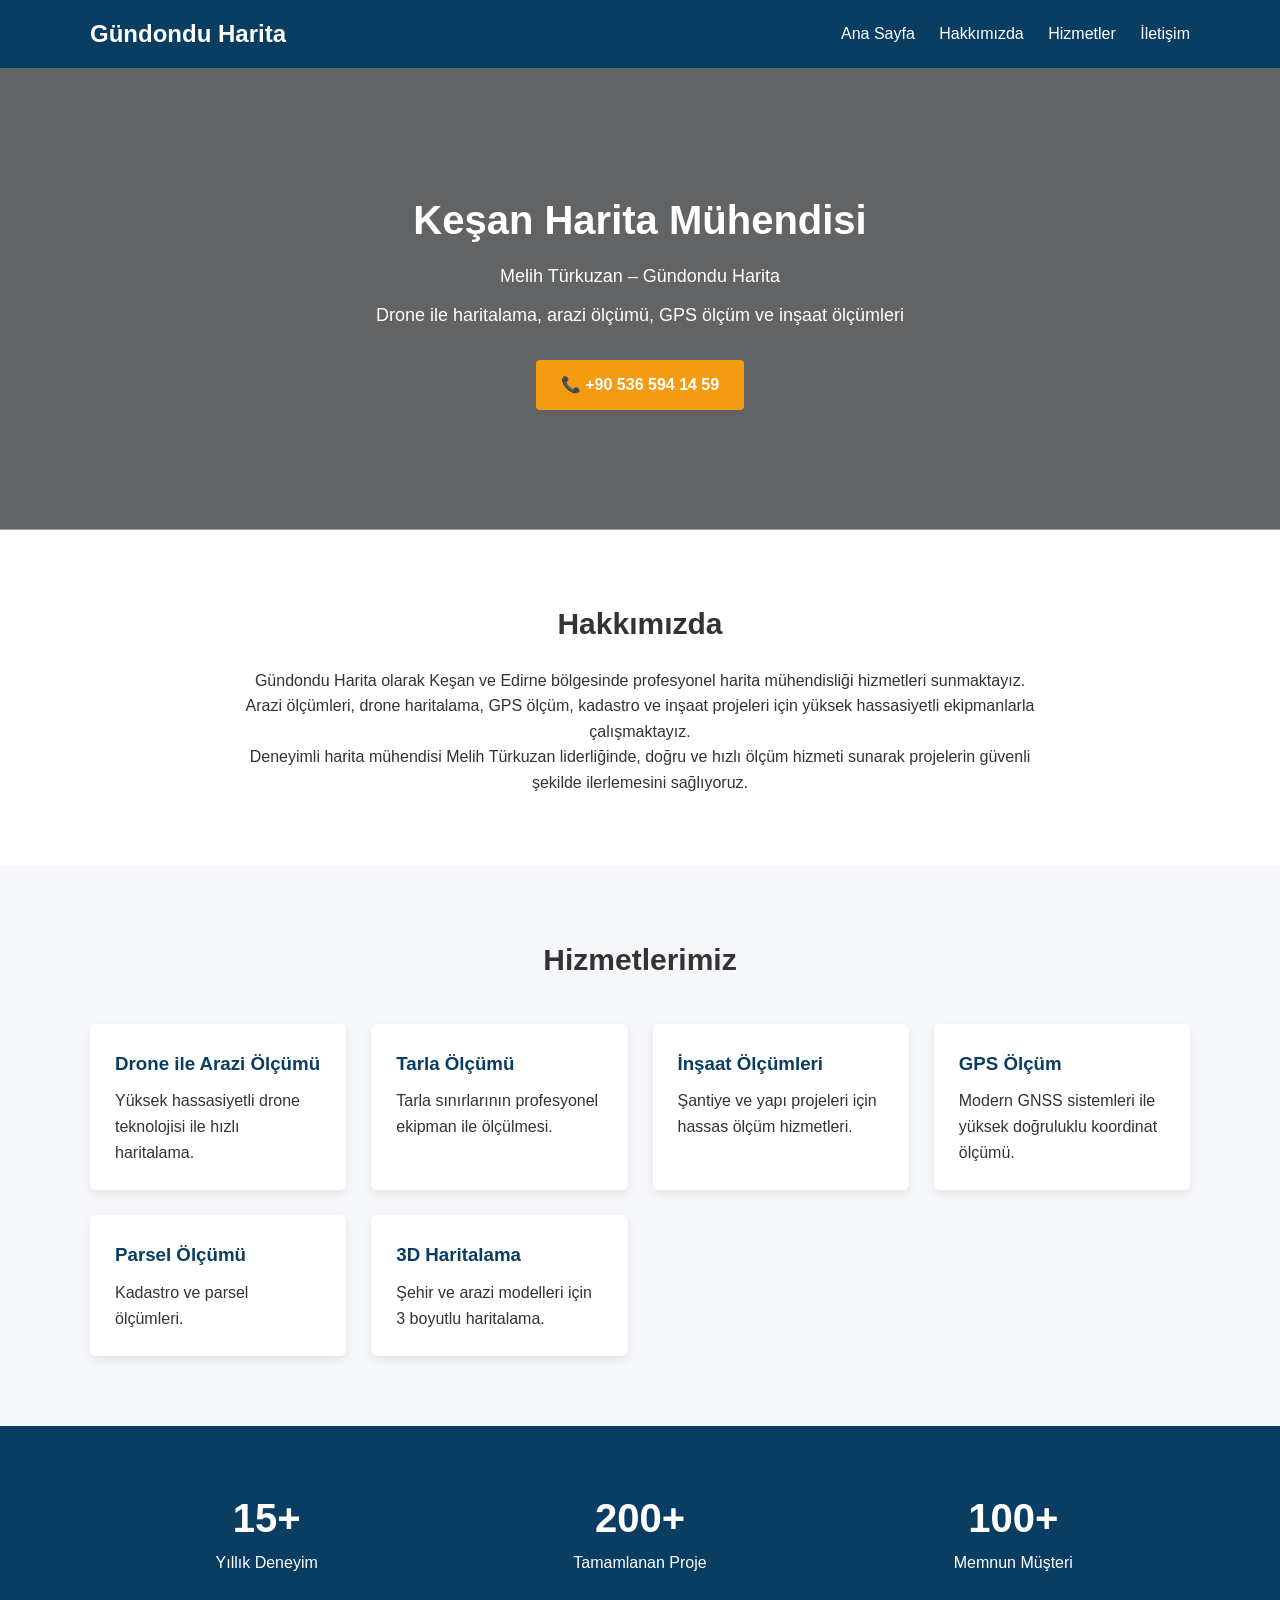
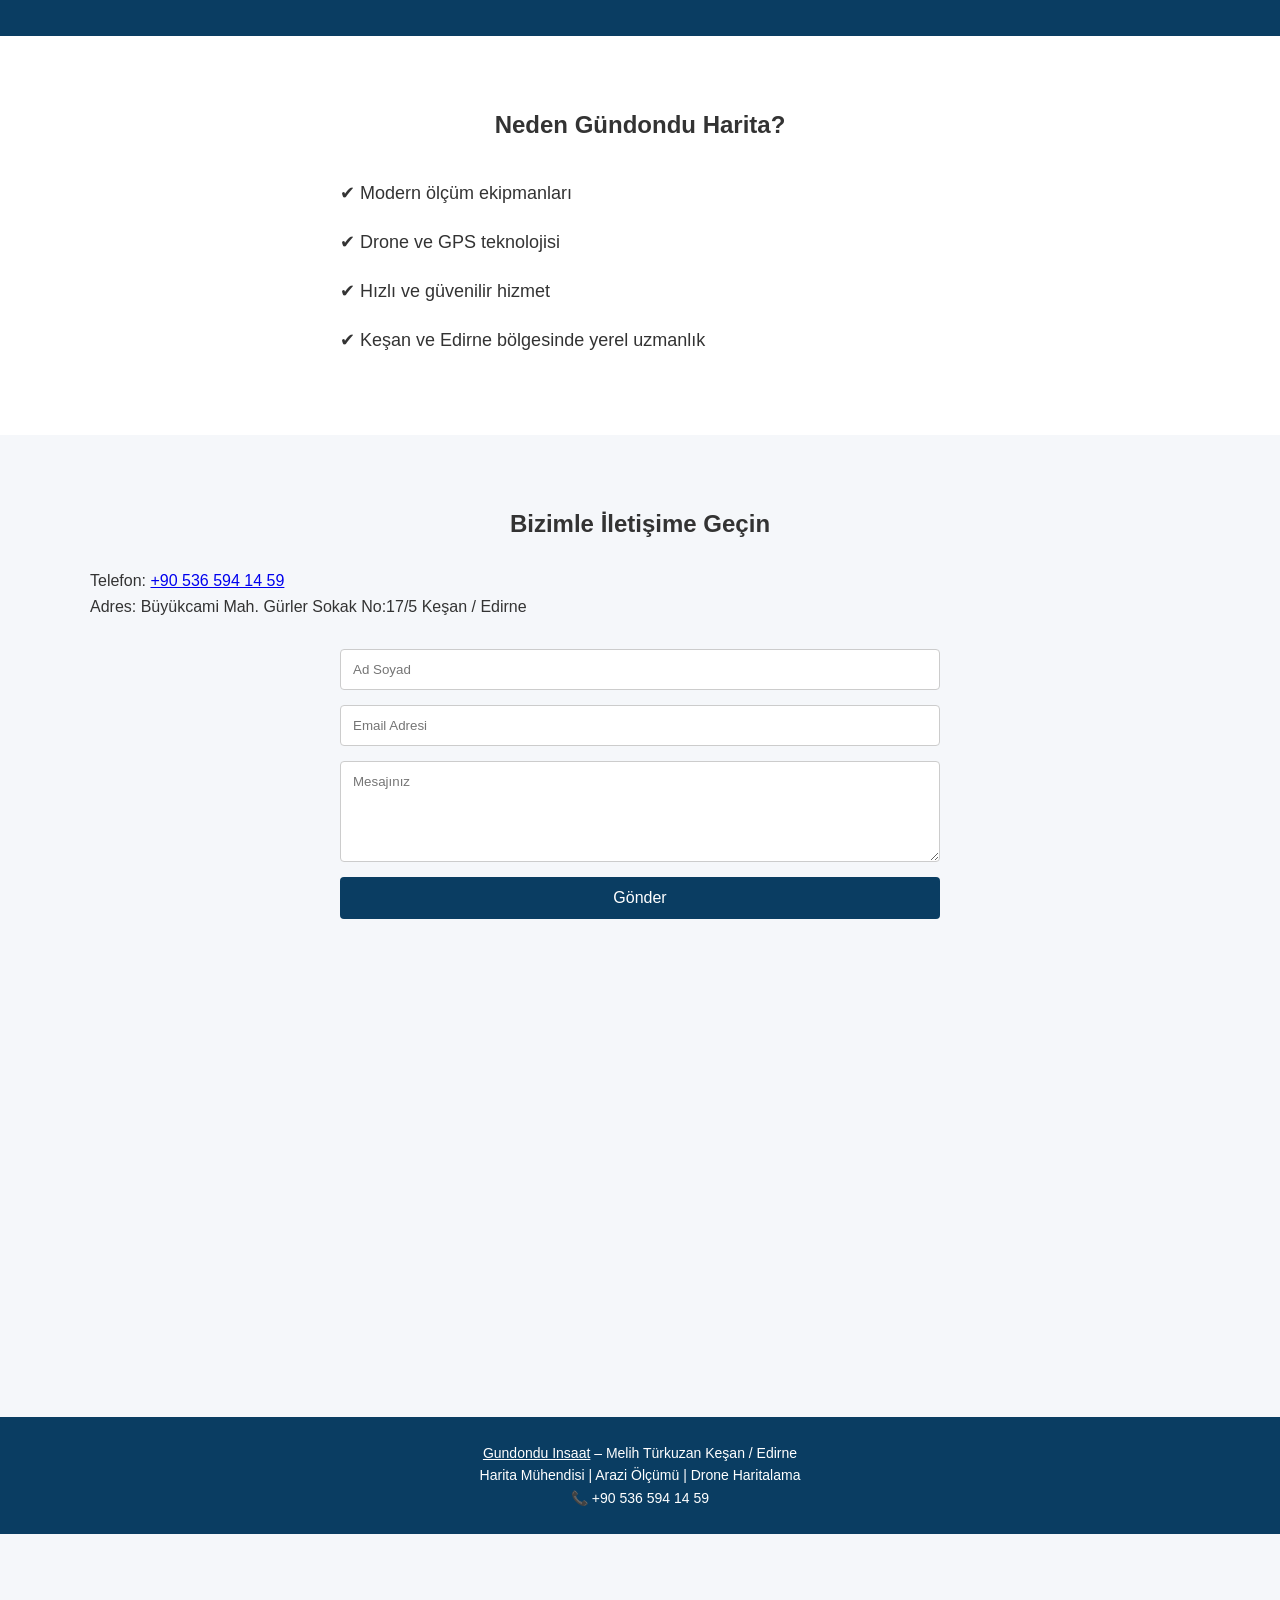
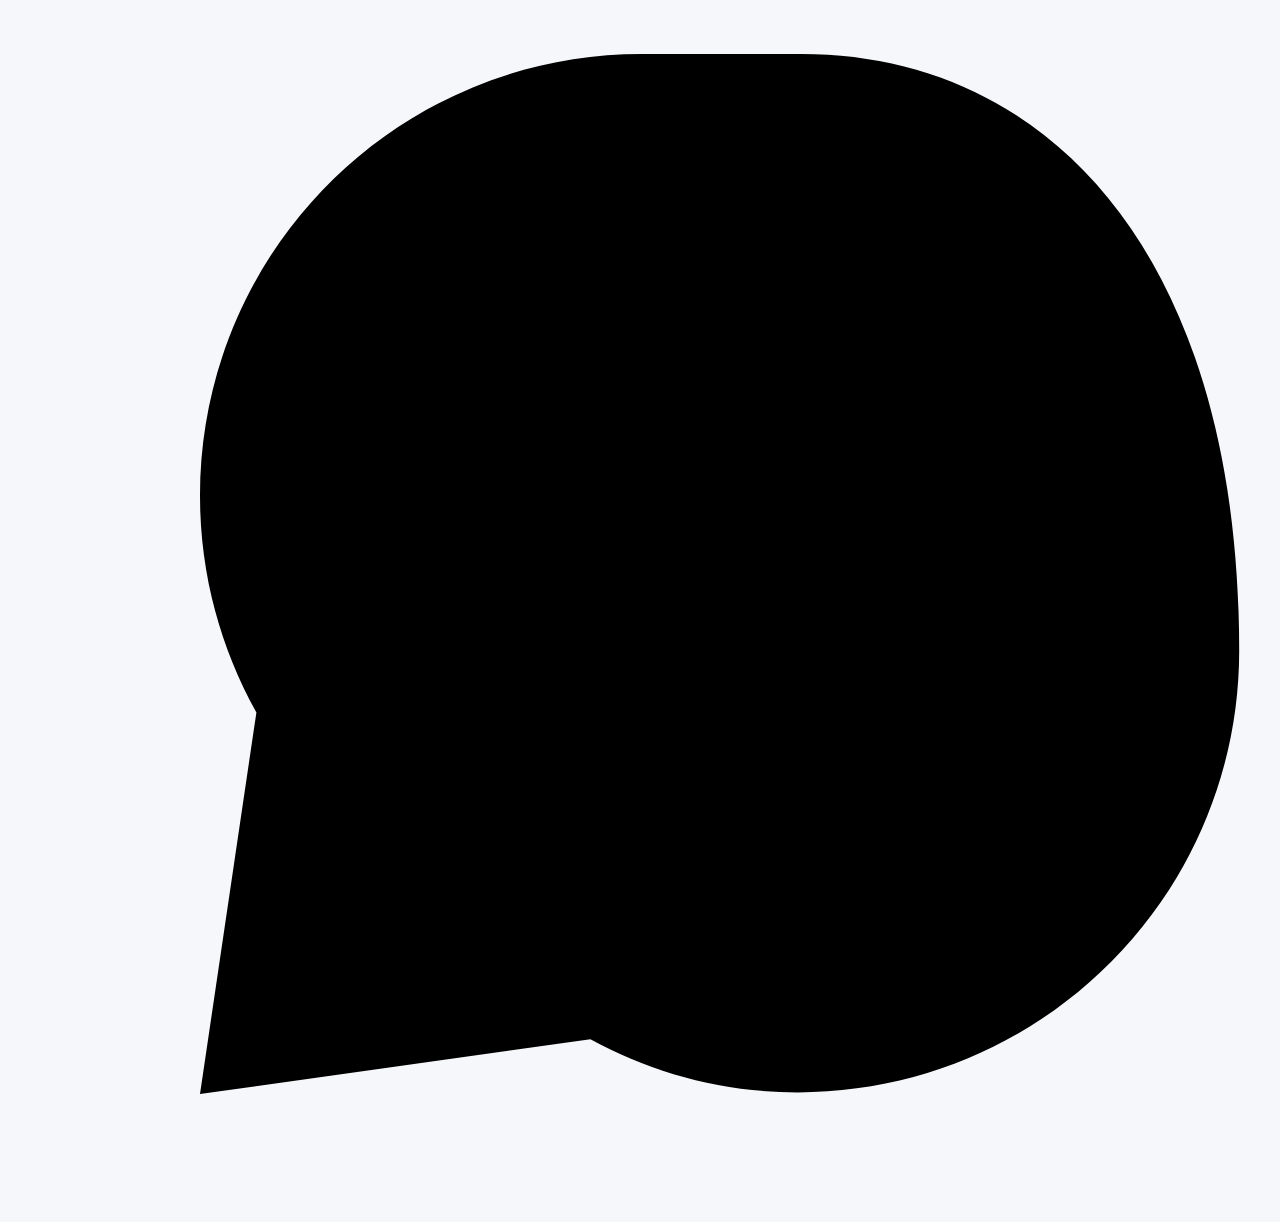
==== index.html @ 31a5a1db "Add WhatsApp contact button to index.html" ====
<!DOCTYPE html>
<html lang="tr">
<head>

<meta charset="UTF-8">
<meta name="viewport" content="width=device-width, initial-scale=1.0">

<title>Keşan Harita Mühendisi | Melih Türkuzan | Gündondu Harita</title>

<meta name="description" content="Keşan Edirne’de harita mühendisi Melih Türkuzan. Tarla ölçümü, drone haritalama, GPS ölçüm, inşaat ölçümleri ve kadastro hizmetleri.">

<link rel="stylesheet" href="css/style.css">

</head>

<body>

<header>
<div class="container nav">

<h2>Gündondu Harita</h2>

<nav>
<a href="#">Ana Sayfa</a>
<a href="#about">Hakkımızda</a>
<a href="#services">Hizmetler</a>
<a href="#contact">İletişim</a>
</nav>

</div>
</header>


<!-- HERO -->

<section class="hero">

<div class="container">

<h1>Keşan Harita Mühendisi</h1>

<p>Melih Türkuzan – Gündondu Harita</p>

<p>
Drone ile haritalama, arazi ölçümü, GPS ölçüm ve inşaat ölçümleri
</p>

<a class="btn" href="tel:+905365941459">
📞 +90 536 594 14 59
</a>

</div>

</section>


<!-- ABOUT -->

<section id="about" class="about">

<div class="container">

<h2>Hakkımızda</h2>

<p>

Gündondu Harita olarak Keşan ve Edirne bölgesinde profesyonel harita mühendisliği
hizmetleri sunmaktayız. Arazi ölçümleri, drone haritalama, GPS ölçüm,
kadastro ve inşaat projeleri için yüksek hassasiyetli ekipmanlarla
çalışmaktayız.

</p>

<p>

Deneyimli harita mühendisi Melih Türkuzan liderliğinde, doğru ve hızlı
ölçüm hizmeti sunarak projelerin güvenli şekilde ilerlemesini sağlıyoruz.

</p>

</div>

</section>


<!-- SERVICES -->

<section id="services" class="services">

<div class="container">

<h2>Hizmetlerimiz</h2>

<div class="service-grid">

<div class="service">
<h3>Drone ile Arazi Ölçümü</h3>
<p>Yüksek hassasiyetli drone teknolojisi ile hızlı haritalama.</p>
</div>

<div class="service">
<h3>Tarla Ölçümü</h3>
<p>Tarla sınırlarının profesyonel ekipman ile ölçülmesi.</p>
</div>

<div class="service">
<h3>İnşaat Ölçümleri</h3>
<p>Şantiye ve yapı projeleri için hassas ölçüm hizmetleri.</p>
</div>

<div class="service">
<h3>GPS Ölçüm</h3>
<p>Modern GNSS sistemleri ile yüksek doğruluklu koordinat ölçümü.</p>
</div>

<div class="service">
<h3>Parsel Ölçümü</h3>
<p>Kadastro ve parsel ölçümleri.</p>
</div>

<div class="service">
<h3>3D Haritalama</h3>
<p>Şehir ve arazi modelleri için 3 boyutlu haritalama.</p>
</div>

</div>

</div>

</section>


<!-- STATS -->

<section class="stats">

<div class="container stats-grid">

<div>
<h3>15+</h3>
<p>Yıllık Deneyim</p>
</div>

<div>
<h3>200+</h3>
<p>Tamamlanan Proje</p>
</div>

<div>
<h3>100+</h3>
<p>Memnun Müşteri</p>
</div>

</div>

</section>


<!-- WHY US -->

<section class="why">

<div class="container">

<h2>Neden Gündondu Harita?</h2>

<ul>

<li>✔ Modern ölçüm ekipmanları</li>

<li>✔ Drone ve GPS teknolojisi</li>

<li>✔ Hızlı ve güvenilir hizmet</li>

<li>✔ Keşan ve Edirne bölgesinde yerel uzmanlık</li>

</ul>

</div>

</section>


<!-- CONTACT -->

<section id="contact" class="contact">

<div class="container">

<h2>Bizimle İletişime Geçin</h2>

<p>
Telefon: <a href="tel:+905365941459">+90 536 594 14 59</a>
</p>

<p>
Adres: Büyükcami Mah. Gürler Sokak No:17/5  
Keşan / Edirne
</p>

<form action="https://formsubmit.co/e2rcsolutions@gmail.com" method="POST">

<input type="text" name="name" placeholder="Ad Soyad" required>

<input type="email" name="email" placeholder="Email Adresi" required>

<textarea name="message" placeholder="Mesajınız" rows="5" required></textarea>

<button type="submit">
Gönder
</button>

<input type="hidden" name="_subject" value="Yeni Web Sitesi Mesajı">

<input type="hidden" name="_captcha" value="false">

<input type="hidden" name="_next" value="https://kesanharitamuhendisi.com/tesekkurler.html">

</form>

</div>

</section>


<!-- MAP -->

<section class="map">

<iframe
src="https://www.google.com/maps/embed?pb=!1m18!1m12!1m3!1d3017.8117593698294!2d26.632624000000003!3d40.8540565!2m3!1f0!2f0!3f0!3m2!1i1024!2i768!4f13.1!3m3!1m2!1s0x14b3c7e3072e1037%3A0xb3073ebef854a0cf!2zRWRpcm5lIEtlxZ9hbiBIYXJpdGEgTcO8aGVuZGlzbGnEn2kgfCBHw5xORMOWTkTDnCBIQVLEsFRBIE3DnEhFTkTEsFNMxLBLIEjEsFpNRVRMRVLEsA!5e0!3m2!1sen!2sus!4v1772771265442!5m2!1sen!2sus"
width="100%"
height="350"
style="border:0;"
loading="lazy">
</iframe>

</section>


<!-- FOOTER -->

<footer>

<div class="container">

<p>

<a href="https://gundonduharita.net/" style="color:#fff;">Gundondu Insaat</a> – Melih Türkuzan  
Keşan / Edirne

</p>

<p>

Harita Mühendisi | Arazi Ölçümü | Drone Haritalama

</p>

<p>

📞 +90 536 594 14 59

</p>

</div>

</footer>

<a href="https://wa.me/905365941459?text=Merhaba%20Melih%20Bey,%20harita%20ölçüm%20hizmetleri%20hakkında%20bilgi%20almak%20istiyorum."
  class="whatsapp-button"
  target="_blank"
  aria-label="WhatsApp ile iletişime geç">
  
  <svg xmlns="http://www.w3.org/2000/svg" viewBox="0 0 32 32">
  <path d="M19.11 17.47c-.29-.14-1.71-.84-1.98-.93-.26-.1-.45-.14-.64.14-.19.29-.74.93-.91 1.12-.17.19-.33.22-.62.07-.29-.14-1.22-.45-2.33-1.44-.86-.77-1.44-1.72-1.61-2.01-.17-.29-.02-.45.12-.59.13-.13.29-.33.43-.5.14-.17.19-.29.29-.48.1-.19.05-.36-.02-.5-.07-.14-.64-1.55-.88-2.12-.23-.55-.46-.48-.64-.49h-.55c-.19 0-.5.07-.76.36-.26.29-1 1-1 2.43s1.02 2.82 1.16 3.02c.14.19 2.01 3.07 4.87 4.3.68.29 1.21.46 1.62.59.68.22 1.3.19 1.79.12.55-.08 1.71-.7 1.95-1.37.24-.67.24-1.24.17-1.37-.07-.12-.26-.19-.55-.33zM16.04 3C9.94 3 5 7.94 5 14.04c0 1.96.51 3.81 1.41 5.42L5 29l9.76-1.37c1.55.85 3.32 1.33 5.18 1.33 6.1 0 11.04-4.94 11.04-11.04C30.98 7.94 26.14 3 20.04 3h-4z"/>
  </svg>

</a>
</body>
</html>
---- css/style.css ----
/* =========================
GLOBAL
========================= */

*{
margin:0;
padding:0;
box-sizing:border-box;
font-family:Arial, Helvetica, sans-serif;
}

body{
background:#f5f7fa;
color:#333;
line-height:1.6;
}

.container{
width:90%;
max-width:1100px;
margin:auto;
}

/* =========================
HEADER
========================= */

header{
background:#0a3d62;
color:white;
padding:15px 0;
}

.nav{
display:flex;
justify-content:space-between;
align-items:center;
}

nav a{
color:white;
text-decoration:none;
margin-left:20px;
font-weight:500;
}

nav a:hover{
text-decoration:underline;
}

/* =========================
HERO
========================= */

.hero{
background:linear-gradient(rgba(0,0,0,0.6),rgba(0,0,0,0.6)),
url("../images/hero.jpg");
background-size:cover;
background-position:center;
color:white;
text-align:center;
padding:120px 20px;
}

.hero h1{
font-size:40px;
margin-bottom:10px;
}

.hero p{
font-size:18px;
margin-bottom:10px;
}

/* button */

.btn{
display:inline-block;
margin-top:20px;
padding:12px 25px;
background:#f39c12;
color:white;
text-decoration:none;
border-radius:4px;
font-weight:bold;
}

.btn:hover{
background:#e67e22;
}

/* =========================
ABOUT
========================= */

.about{
padding:70px 0;
background:white;
}

.about h2{
text-align:center;
margin-bottom:20px;
font-size:30px;
}

.about p{
max-width:800px;
margin:auto;
text-align:center;
}

/* =========================
SERVICES
========================= */

.services{
padding:70px 0;
background:#f5f7fa;
}

.services h2{
text-align:center;
margin-bottom:40px;
font-size:30px;
}

.service-grid{
display:grid;
grid-template-columns:repeat(auto-fit,minmax(250px,1fr));
gap:25px;
}

.service{
background:white;
padding:25px;
border-radius:6px;
box-shadow:0 4px 10px rgba(0,0,0,0.08);
transition:0.3s;
}

.service:hover{
transform:translateY(-5px);
}

.service h3{
margin-bottom:10px;
color:#0a3d62;
}

/* =========================
STATS
========================= */

.stats{
background:#0a3d62;
color:white;
padding:60px 0;
text-align:center;
}

.stats-grid{
display:grid;
grid-template-columns:repeat(auto-fit,minmax(150px,1fr));
gap:20px;
}

.stats h3{
font-size:40px;
}

/* =========================
WHY
========================= */

.why{
padding:70px 0;
background:white;
}

.why h2{
text-align:center;
margin-bottom:25px;
}

.why ul{
max-width:600px;
margin:auto;
list-style:none;
}

.why li{
padding:10px 0;
font-size:18px;
}

/* =========================
CONTACT
========================= */

.contact{
padding:70px 0;
background:#f5f7fa;
}

.contact h2{
text-align:center;
margin-bottom:25px;
}

.contact form{
max-width:600px;
margin:30px auto;
display:flex;
flex-direction:column;
}

.contact input,
.contact textarea{
padding:12px;
margin-bottom:15px;
border:1px solid #ccc;
border-radius:4px;
}

.contact button{
padding:12px;
background:#0a3d62;
color:white;
border:none;
border-radius:4px;
font-size:16px;
cursor:pointer;
}

.contact button:hover{
background:#0652dd;
}

/* =========================
MAP
========================= */

.map{
margin-top:40px;
}

/* =========================
FOOTER
========================= */

footer{
background:#0a3d62;
color:white;
text-align:center;
padding:25px 10px;
font-size:14px;
}

/* =========================
RESPONSIVE
========================= */

@media (max-width:768px){

.hero h1{
font-size:28px;
}

.nav{
flex-direction:column;
gap:10px;
}

}
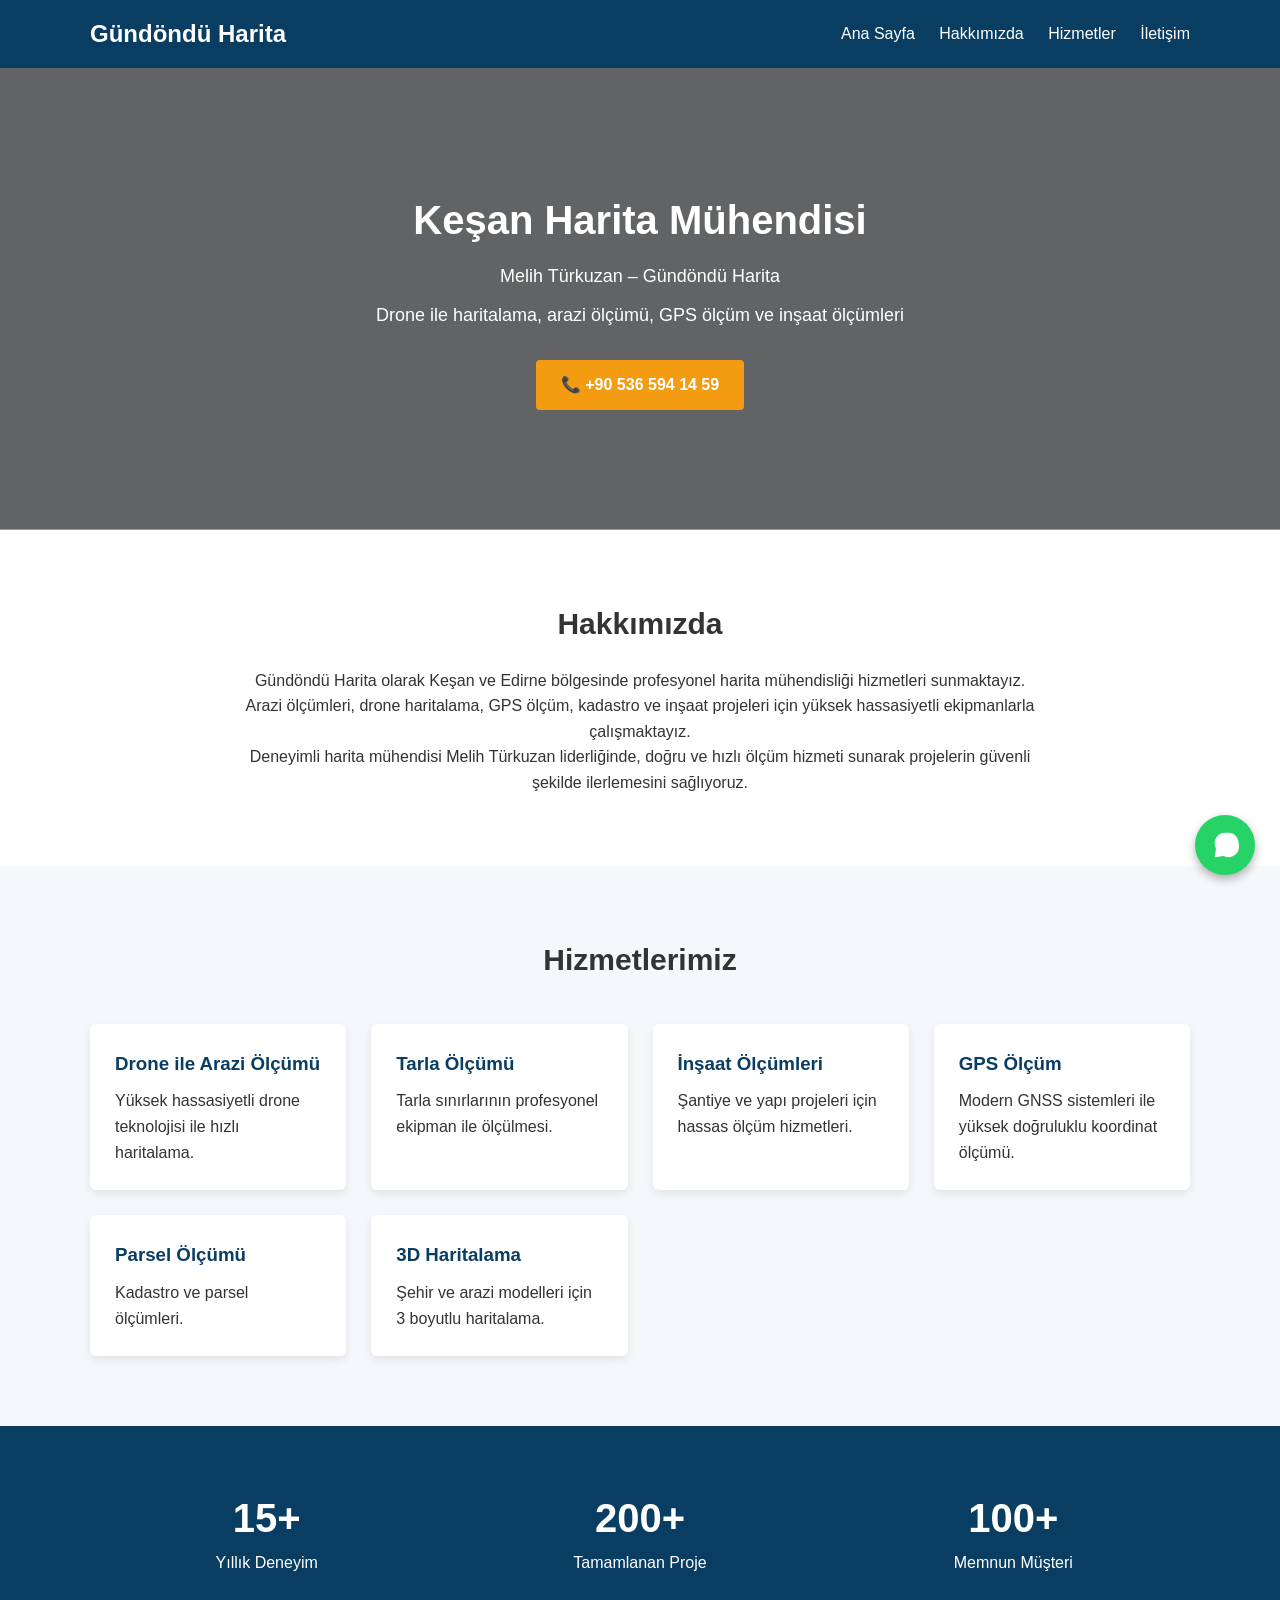
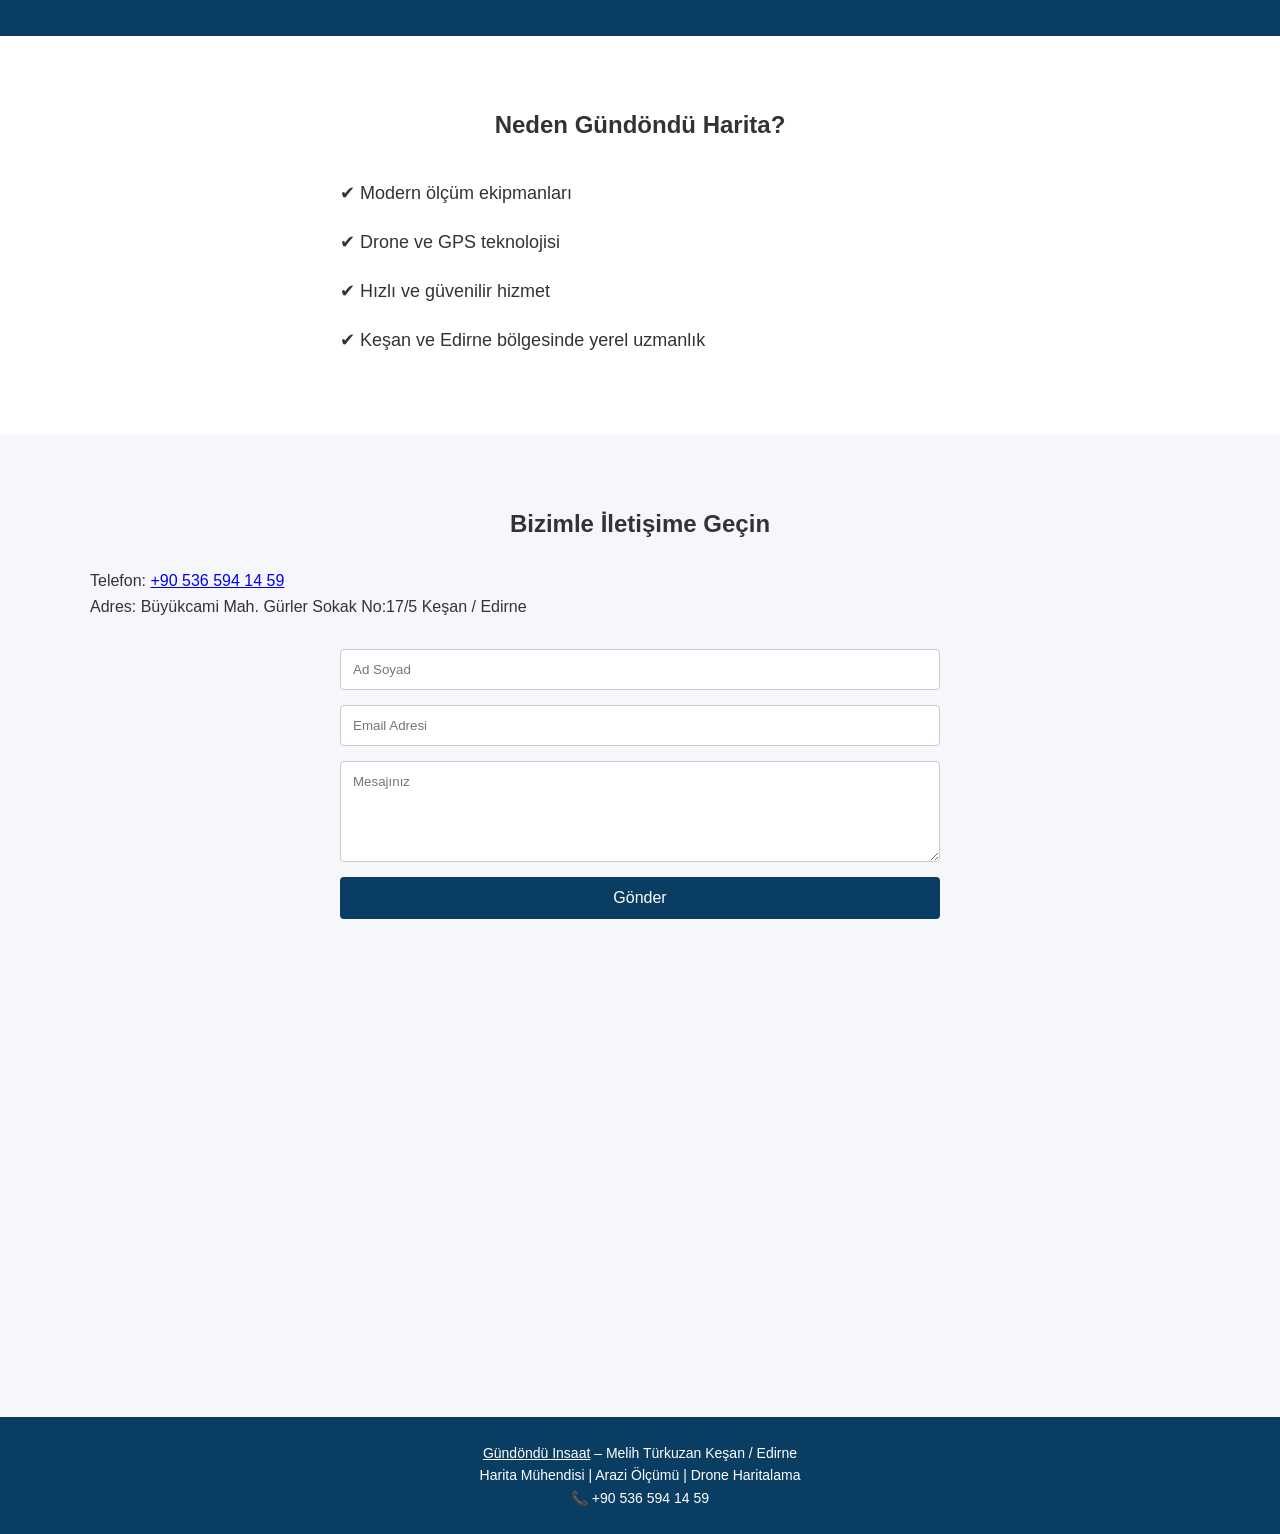
==== commit 7bb24a37: "Fix spelling of 'Gündondu' to 'Gündöndü'" ====
--- a/index.html
+++ b/index.html
@@ -5,7 +5,7 @@
 <meta charset="UTF-8">
 <meta name="viewport" content="width=device-width, initial-scale=1.0">
 
-<title>Keşan Harita Mühendisi | Melih Türkuzan | Gündondu Harita</title>
+<title>Keşan Harita Mühendisi | Melih Türkuzan | Gündöndü Harita</title>
 
 <meta name="description" content="Keşan Edirne’de harita mühendisi Melih Türkuzan. Tarla ölçümü, drone haritalama, GPS ölçüm, inşaat ölçümleri ve kadastro hizmetleri.">
 
@@ -18,7 +18,7 @@
 <header>
 <div class="container nav">
 
-<h2>Gündondu Harita</h2>
+<h2>Gündöndü Harita</h2>
 
 <nav>
 <a href="#">Ana Sayfa</a>
@@ -39,7 +39,7 @@
 
 <h1>Keşan Harita Mühendisi</h1>
 
-<p>Melih Türkuzan – Gündondu Harita</p>
+<p>Melih Türkuzan – Gündöndü Harita</p>
 
 <p>
 Drone ile haritalama, arazi ölçümü, GPS ölçüm ve inşaat ölçümleri
@@ -64,7 +64,7 @@
 
 <p>
 
-Gündondu Harita olarak Keşan ve Edirne bölgesinde profesyonel harita mühendisliği
+Gündöndü Harita olarak Keşan ve Edirne bölgesinde profesyonel harita mühendisliği
 hizmetleri sunmaktayız. Arazi ölçümleri, drone haritalama, GPS ölçüm,
 kadastro ve inşaat projeleri için yüksek hassasiyetli ekipmanlarla
 çalışmaktayız.
@@ -162,7 +162,7 @@
 
 <div class="container">
 
-<h2>Neden Gündondu Harita?</h2>
+<h2>Neden Gündöndü Harita?</h2>
 
 <ul>
 
@@ -246,7 +246,7 @@
 
 <p>
 
-<a href="https://gundonduharita.net/" style="color:#fff;">Gundondu Insaat</a> – Melih Türkuzan  
+<a href="https://gundonduharita.net/" style="color:#fff;">Gündöndü Insaat</a> – Melih Türkuzan  
 Keşan / Edirne
 
 </p>
--- a/css/style.css
+++ b/css/style.css
@@ -257,6 +257,34 @@
 font-size:14px;
 }
 
+/* WhatsApp Floating Button */
+
+.whatsapp-button{
+position:fixed;
+bottom:25px;
+right:25px;
+width:60px;
+height:60px;
+background:#25D366;
+border-radius:50%;
+display:flex;
+align-items:center;
+justify-content:center;
+box-shadow:0 4px 10px rgba(0,0,0,0.3);
+z-index:1000;
+transition:0.3s;
+}
+
+.whatsapp-button:hover{
+transform:scale(1.1);
+}
+
+.whatsapp-button svg{
+width:30px;
+height:30px;
+fill:white;
+}
+
 /* =========================
 RESPONSIVE
 ========================= */
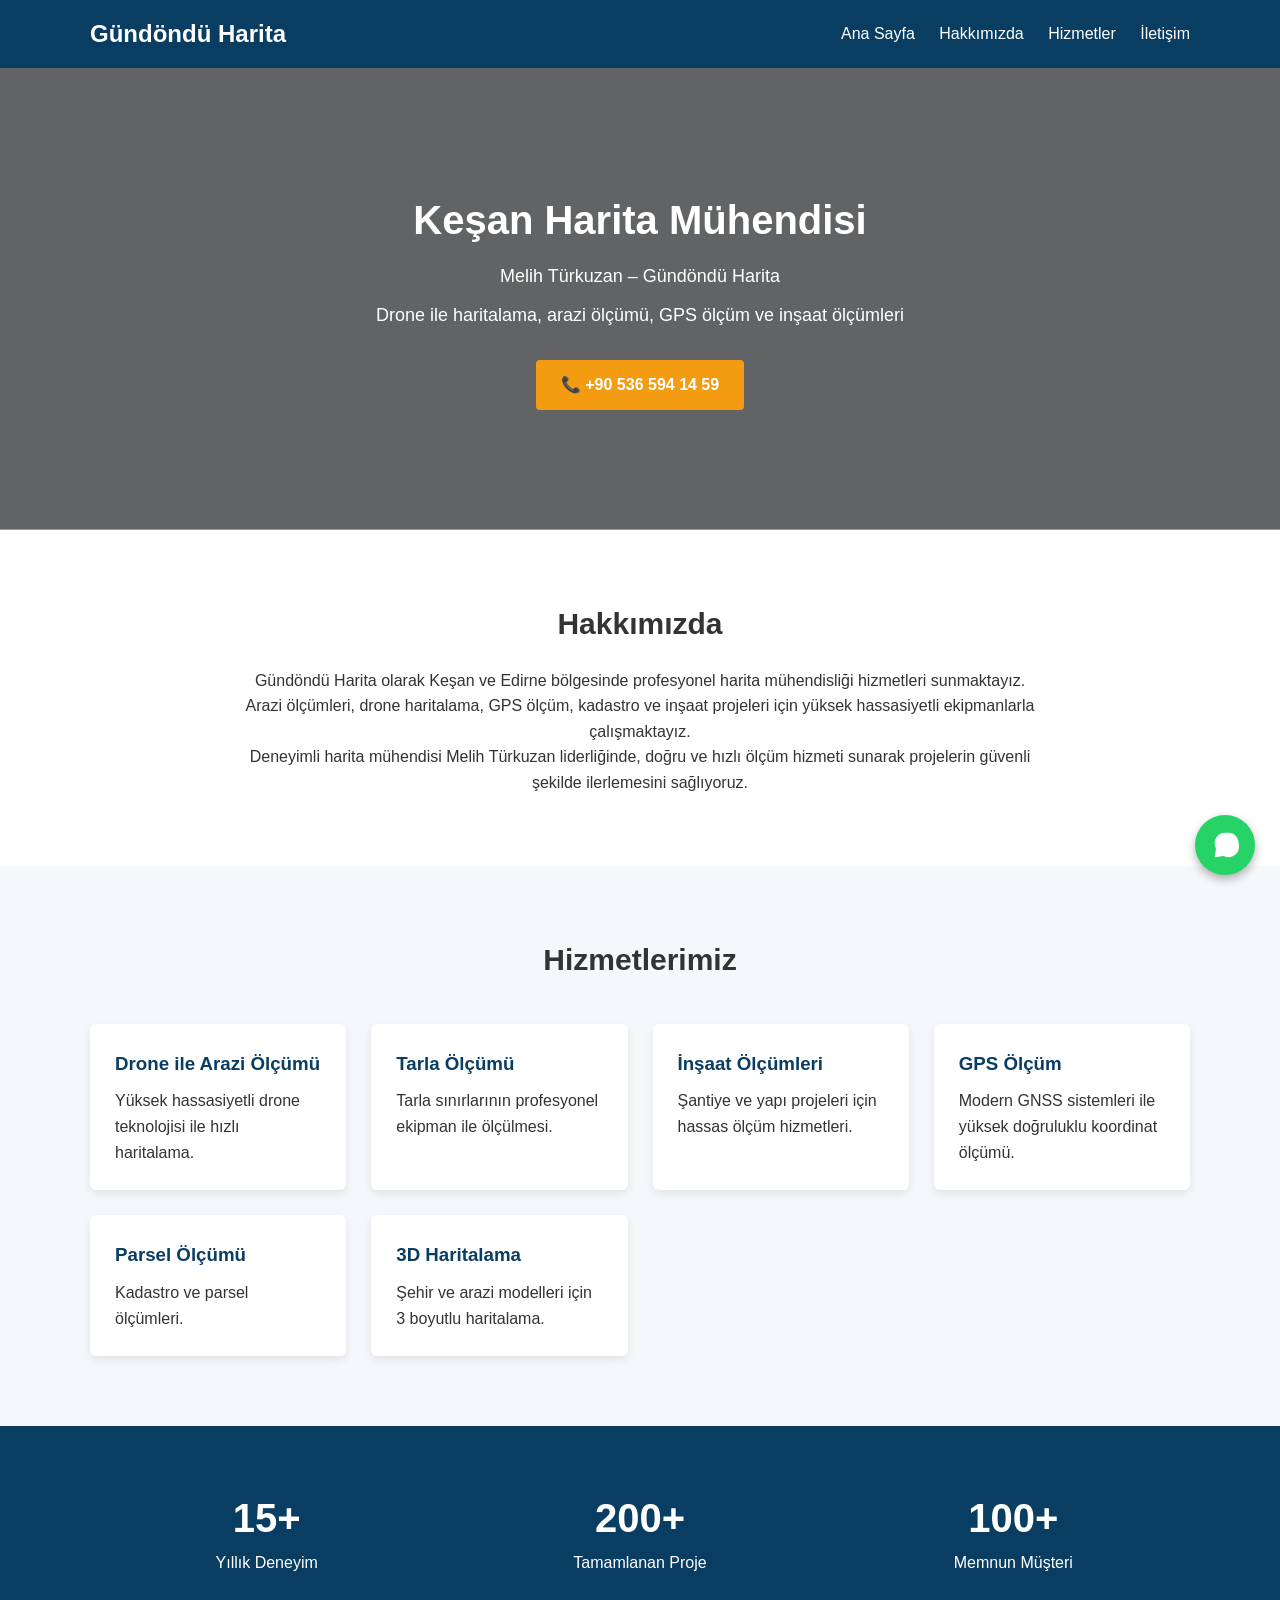
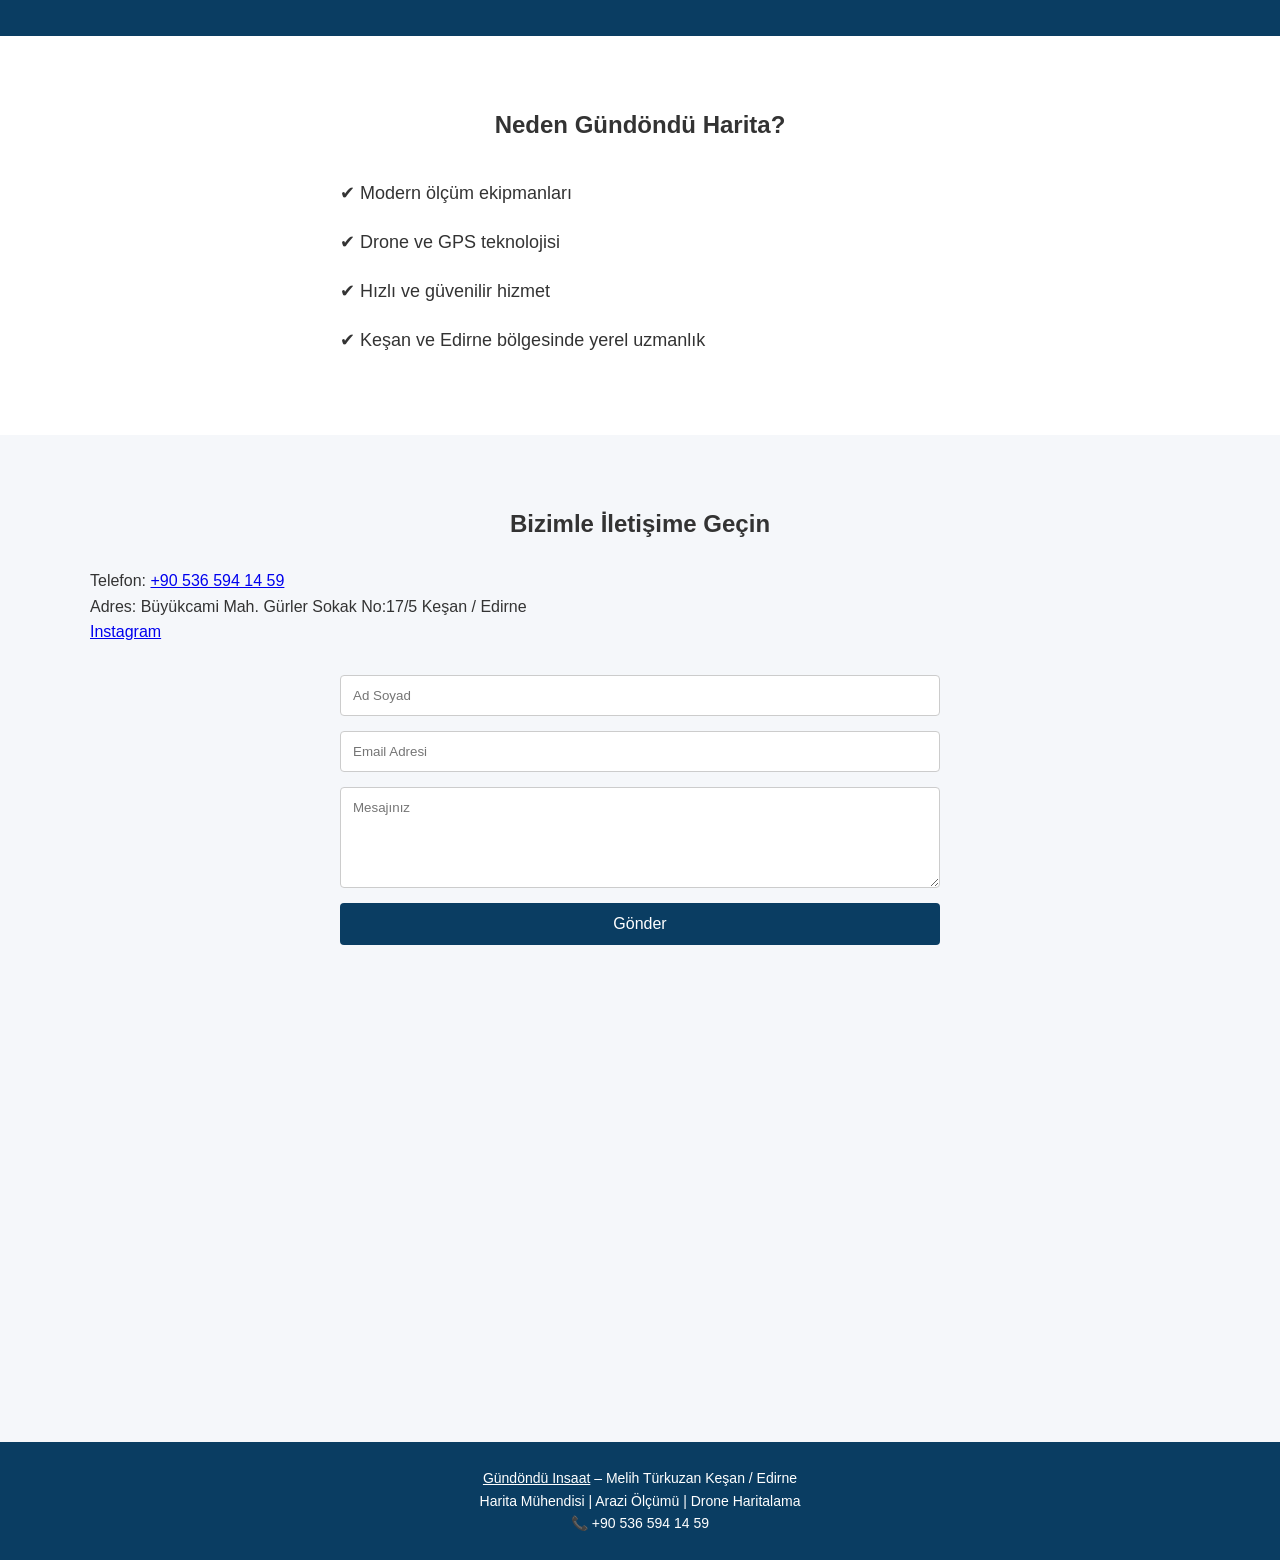
==== commit 3fe2eb44: "Add Instagram link to index.html" ====
--- a/index.html
+++ b/index.html
@@ -197,6 +197,7 @@
 Adres: Büyükcami Mah. Gürler Sokak No:17/5  
 Keşan / Edirne
 </p>
+<p><a href="https://www.instagram.com/p/DFcJluuqWqR/">Instagram</a></p>
 
 <form action="https://formsubmit.co/e2rcsolutions@gmail.com" method="POST">
 
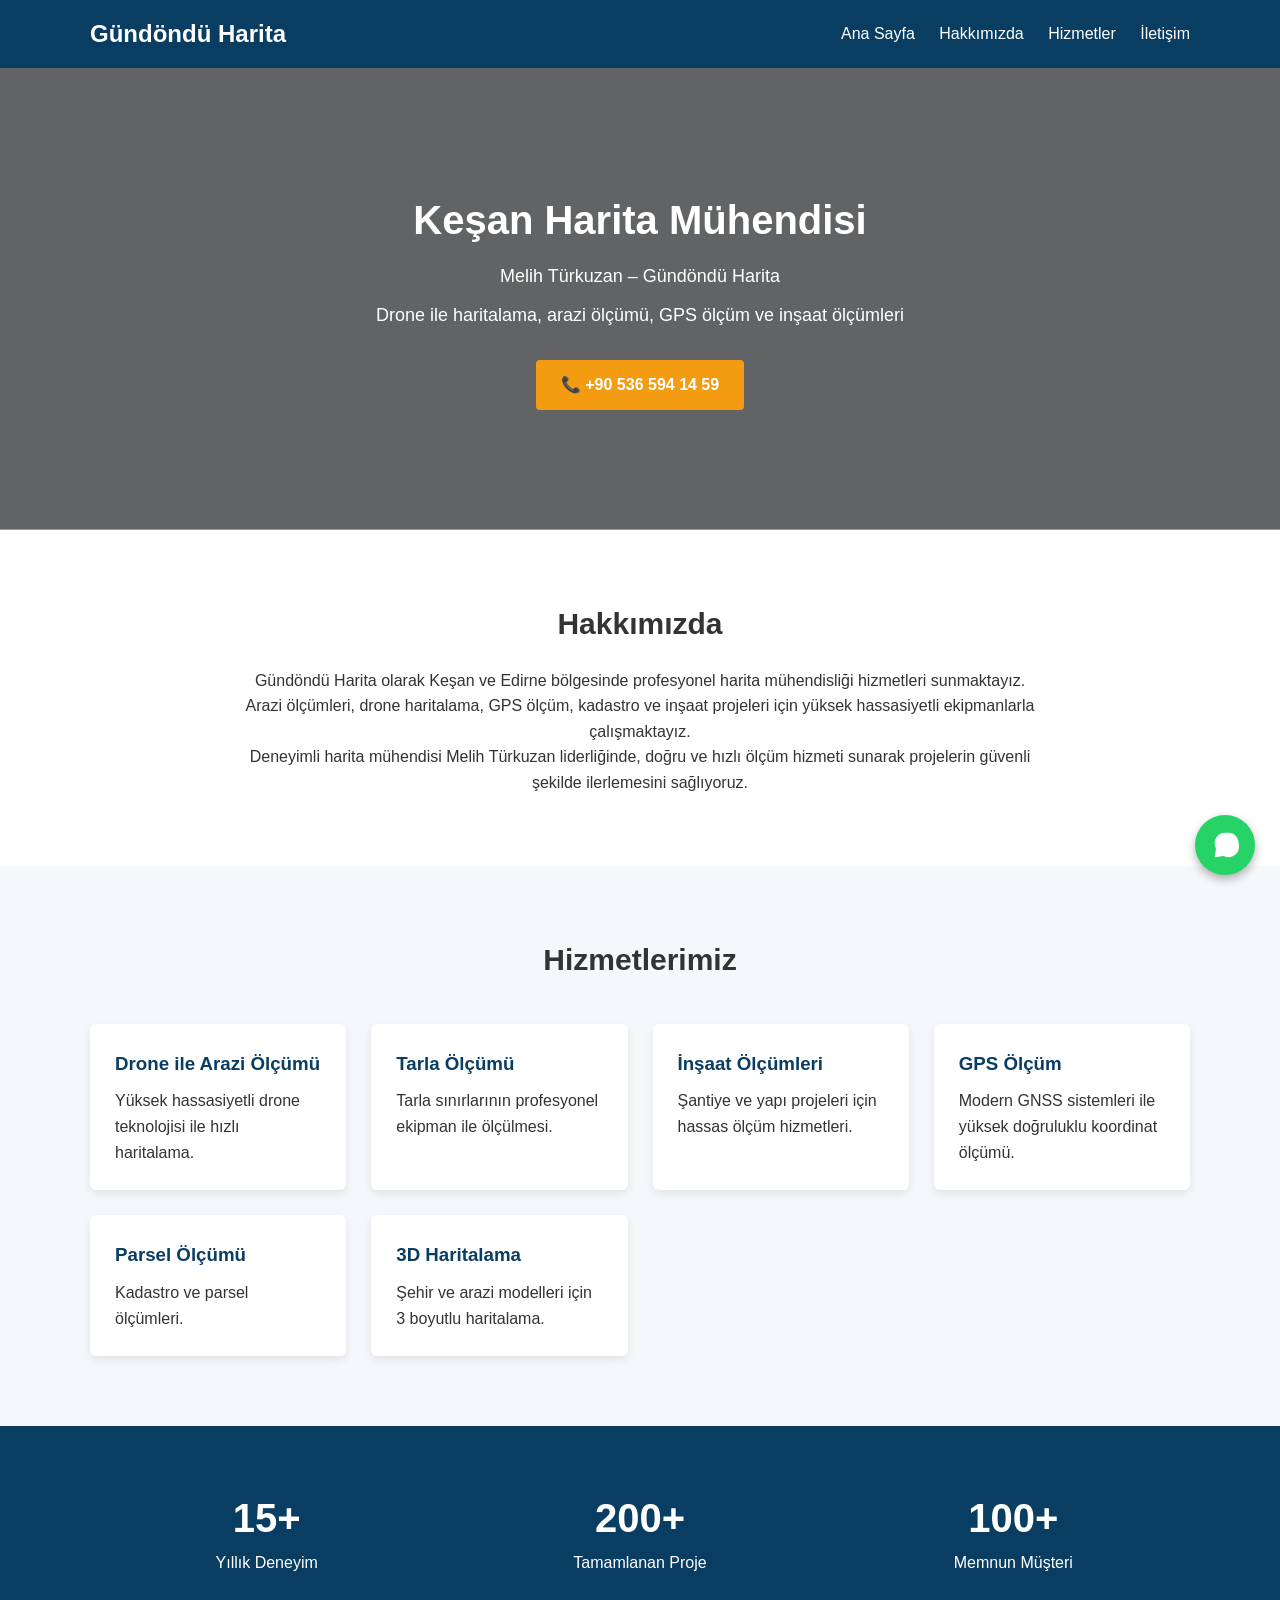
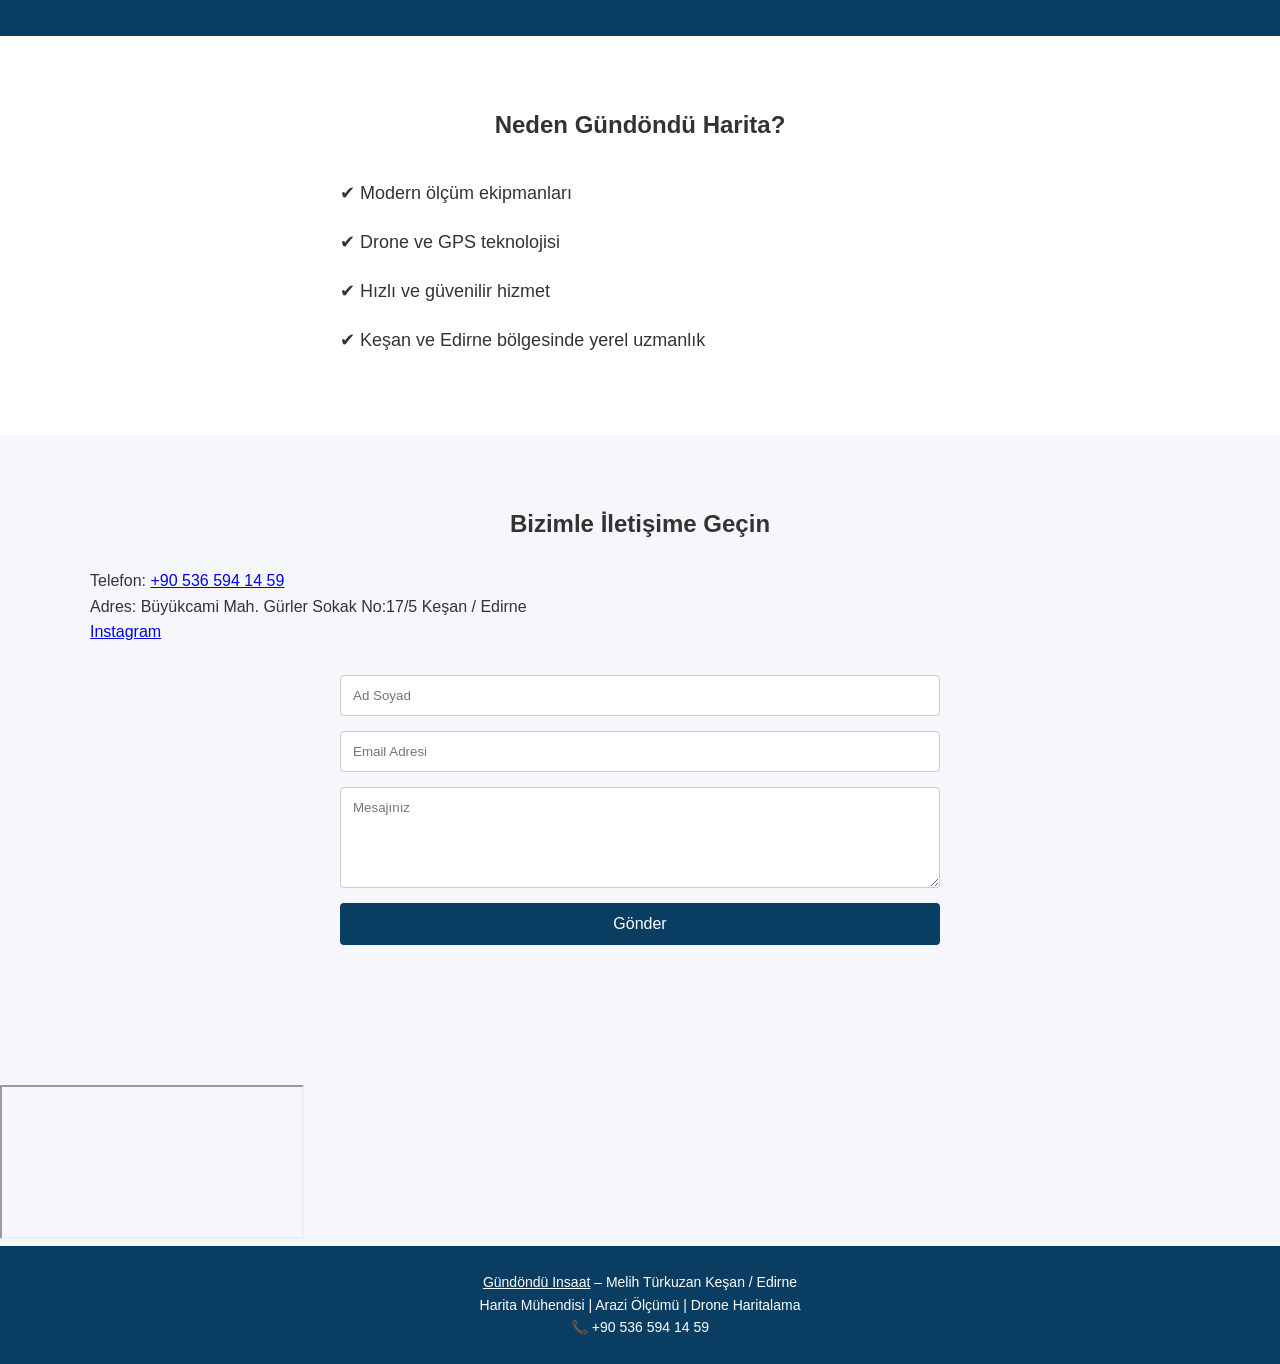
==== commit 7f981c53: "Fix map container and iframe attributes" ====
--- a/index.html
+++ b/index.html
@@ -9,8 +9,11 @@
 
 <meta name="description" content="Keşan Edirne’de harita mühendisi Melih Türkuzan. Tarla ölçümü, drone haritalama, GPS ölçüm, inşaat ölçümleri ve kadastro hizmetleri.">
 
-<link rel="stylesheet" href="css/style.css">
-
+<link rel="preload" href="css/style.css" as="style" onload="this.onload=null;this.rel='stylesheet'">
+<noscript><link rel="stylesheet" href="css/style.css"></noscript>
+
+<link rel="preconnect" href="https://www.google.com">
+<link rel="dns-prefetch" href="https://www.google.com">
 </head>
 
 <body>
@@ -197,7 +200,7 @@
 Adres: Büyükcami Mah. Gürler Sokak No:17/5  
 Keşan / Edirne
 </p>
-<p><a href="https://www.instagram.com/p/DFcJluuqWqR/">Instagram</a></p>
+<p><a href="https://www.instagram.com/p/DFcJluuqWqR/" target="_blank" rel="noopener noreferrer">Instagram</a></p>
 
 <form action="https://formsubmit.co/e2rcsolutions@gmail.com" method="POST">
 
@@ -227,15 +230,14 @@
 <!-- MAP -->
 
 <section class="map">
-
+<div class="map-container">
 <iframe
 src="https://www.google.com/maps/embed?pb=!1m18!1m12!1m3!1d3017.8117593698294!2d26.632624000000003!3d40.8540565!2m3!1f0!2f0!3f0!3m2!1i1024!2i768!4f13.1!3m3!1m2!1s0x14b3c7e3072e1037%3A0xb3073ebef854a0cf!2zRWRpcm5lIEtlxZ9hbiBIYXJpdGEgTcO8aGVuZGlzbGnEn2kgfCBHw5xORMOWTkTDnCBIQVLEsFRBIE3DnEhFTkTEsFNMxLBLIEjEsFpNRVRMRVLEsA!5e0!3m2!1sen!2sus!4v1772771265442!5m2!1sen!2sus"
-width="100%"
-height="350"
-style="border:0;"
-loading="lazy">
+loading="lazy"
+allowfullscreen
+referrerpolicy="no-referrer-when-downgrade">
 </iframe>
-
+</div>
 </section>
 
 
@@ -247,7 +249,7 @@
 
 <p>
 
-<a href="https://gundonduharita.net/" style="color:#fff;">Gündöndü Insaat</a> – Melih Türkuzan  
+<a href="https://gundonduharita.net/" target="_blank" rel="noopener noreferrer" style="color:#fff;">Gündöndü Insaat</a> – Melih Türkuzan  
 Keşan / Edirne
 
 </p>
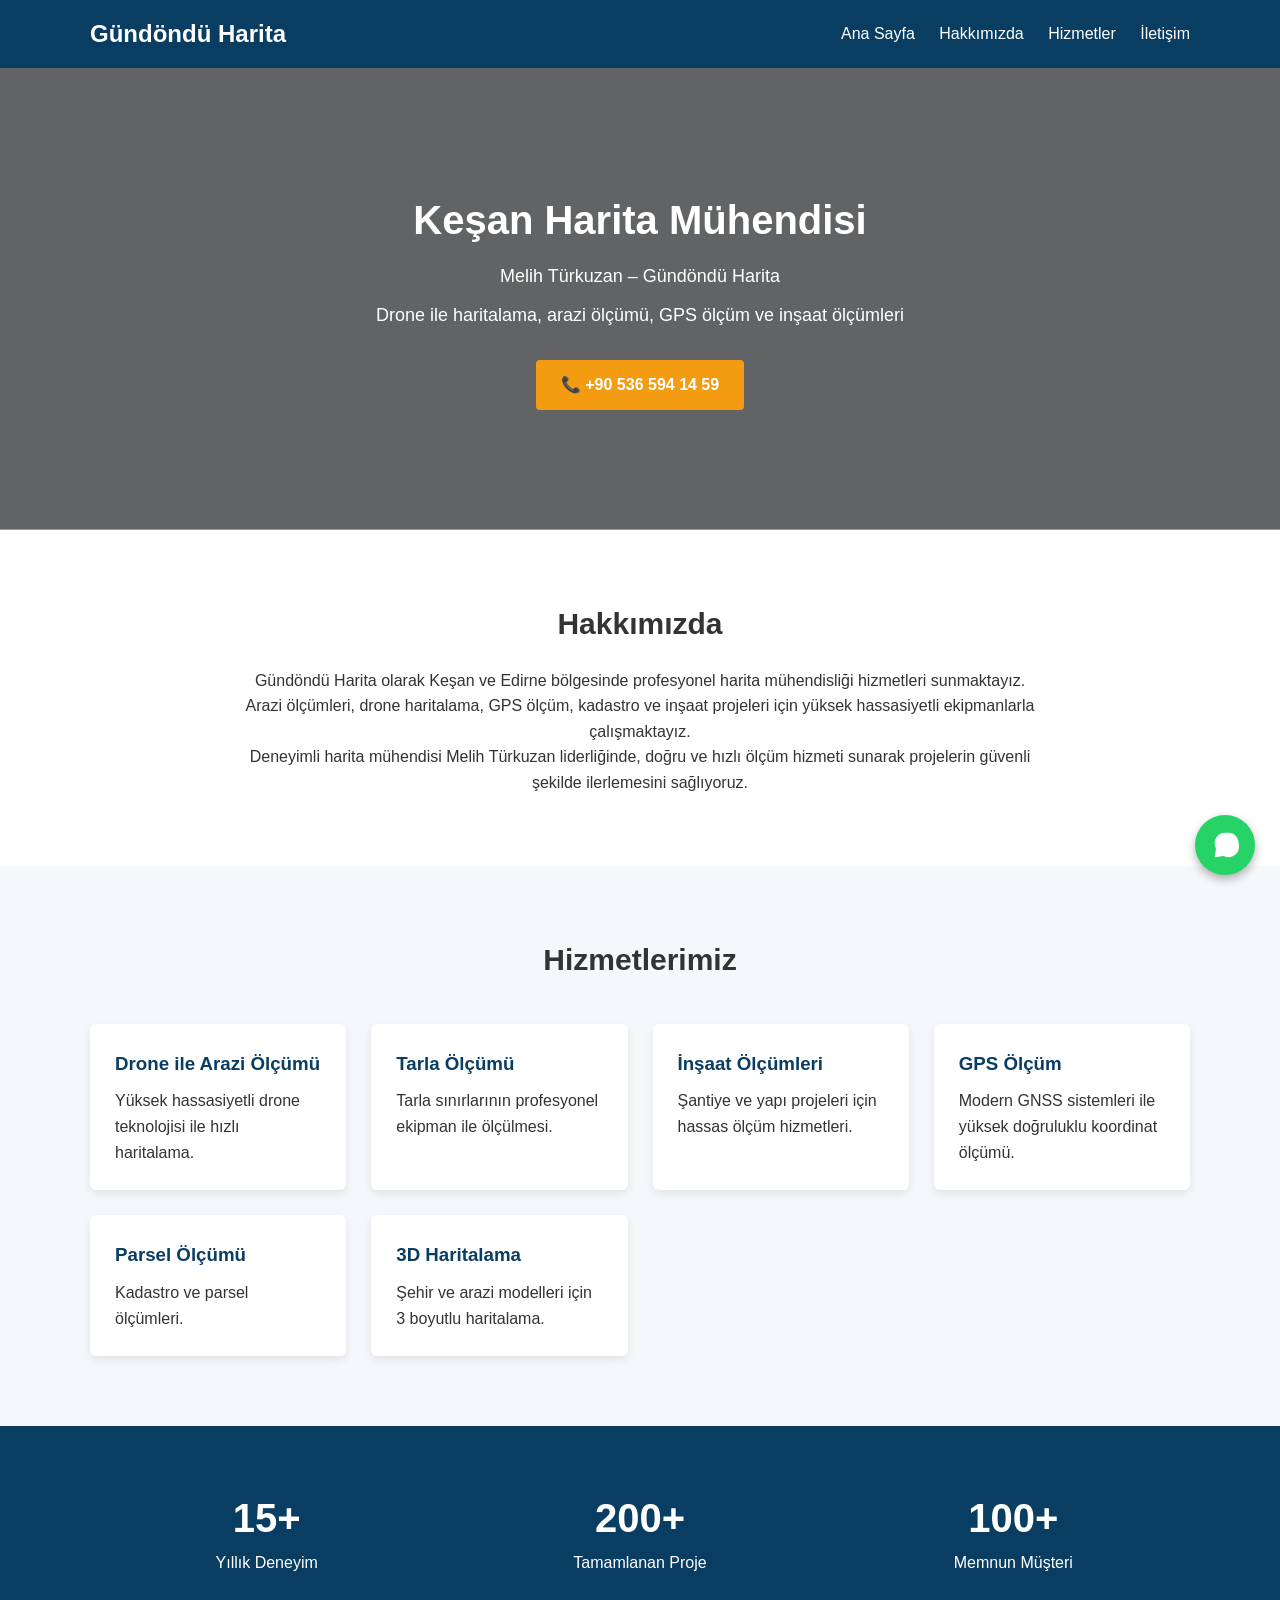
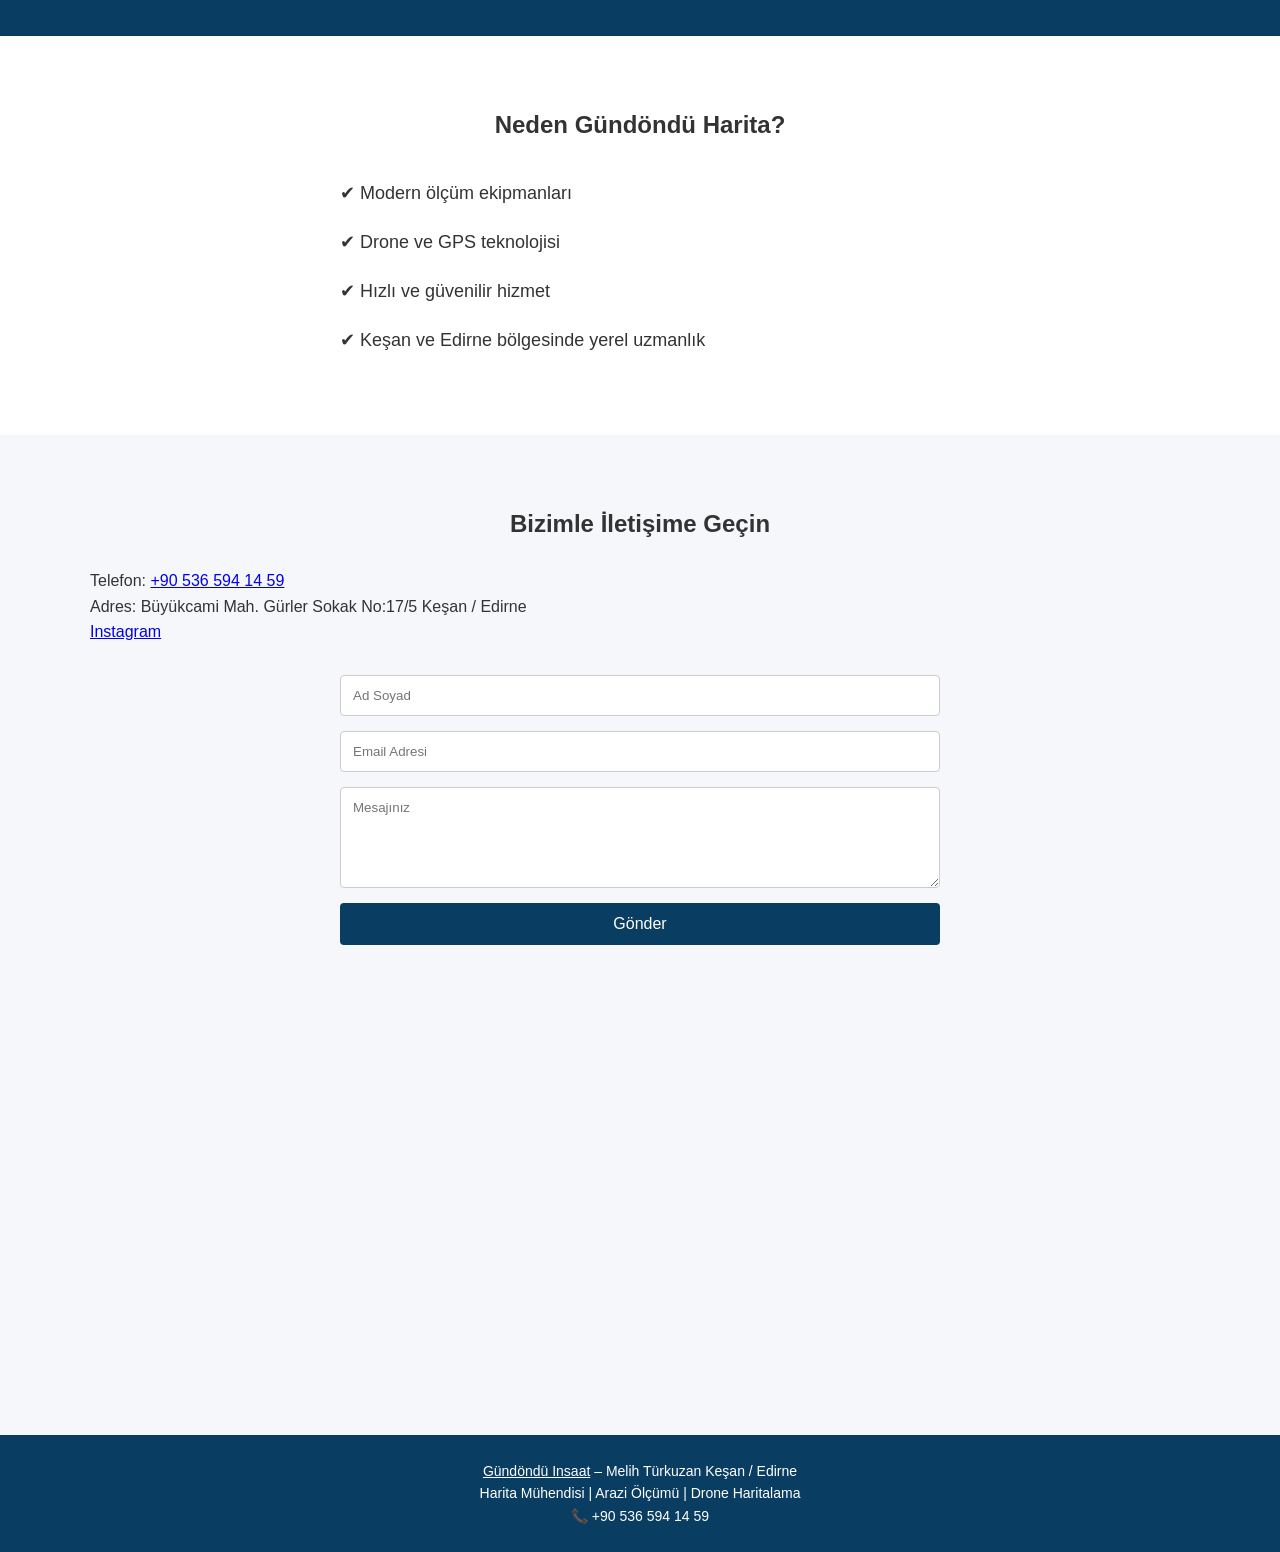
==== commit c1235ab5: "Add JSON-LD structured data for business Added structured data for LocalBusiness schema." ====
--- a/index.html
+++ b/index.html
@@ -14,6 +14,25 @@
 
 <link rel="preconnect" href="https://www.google.com">
 <link rel="dns-prefetch" href="https://www.google.com">
+
+<script type="application/ld+json">
+{
+"@context": "https://schema.org",
+"@type": "LocalBusiness",
+"name": "Gündöndü Harita",
+"image": "https://kesanharitamuhendisi.com/",
+"address": {
+"@type": "PostalAddress",
+"streetAddress": "Büyükcami Mah. Gürler Sokak No:17/5",
+"addressLocality": "Keşan",
+"addressRegion": "Edirne",
+"addressCountry": "TR"
+},
+"telephone": "+905365941459",
+"url": "https://kesanharitamuhendisi.com"
+}
+</script>
+  
 </head>
 
 <body>
--- a/css/style.css
+++ b/css/style.css
@@ -243,6 +243,22 @@
 
 .map{
 margin-top:40px;
+}
+
+.map-container {
+position: relative;
+width: 100%;
+height: 350px;
+overflow: hidden;
+}
+
+.map-container iframe {
+position: absolute;
+top: 0;
+left: 0;
+width: 100%;
+height: 100%;
+border: 0;
 }
 
 /* =========================
--- a/css/style.css
+++ b/css/style.css
@@ -243,6 +243,22 @@
 
 .map{
 margin-top:40px;
+}
+
+.map-container {
+position: relative;
+width: 100%;
+height: 350px;
+overflow: hidden;
+}
+
+.map-container iframe {
+position: absolute;
+top: 0;
+left: 0;
+width: 100%;
+height: 100%;
+border: 0;
 }
 
 /* =========================
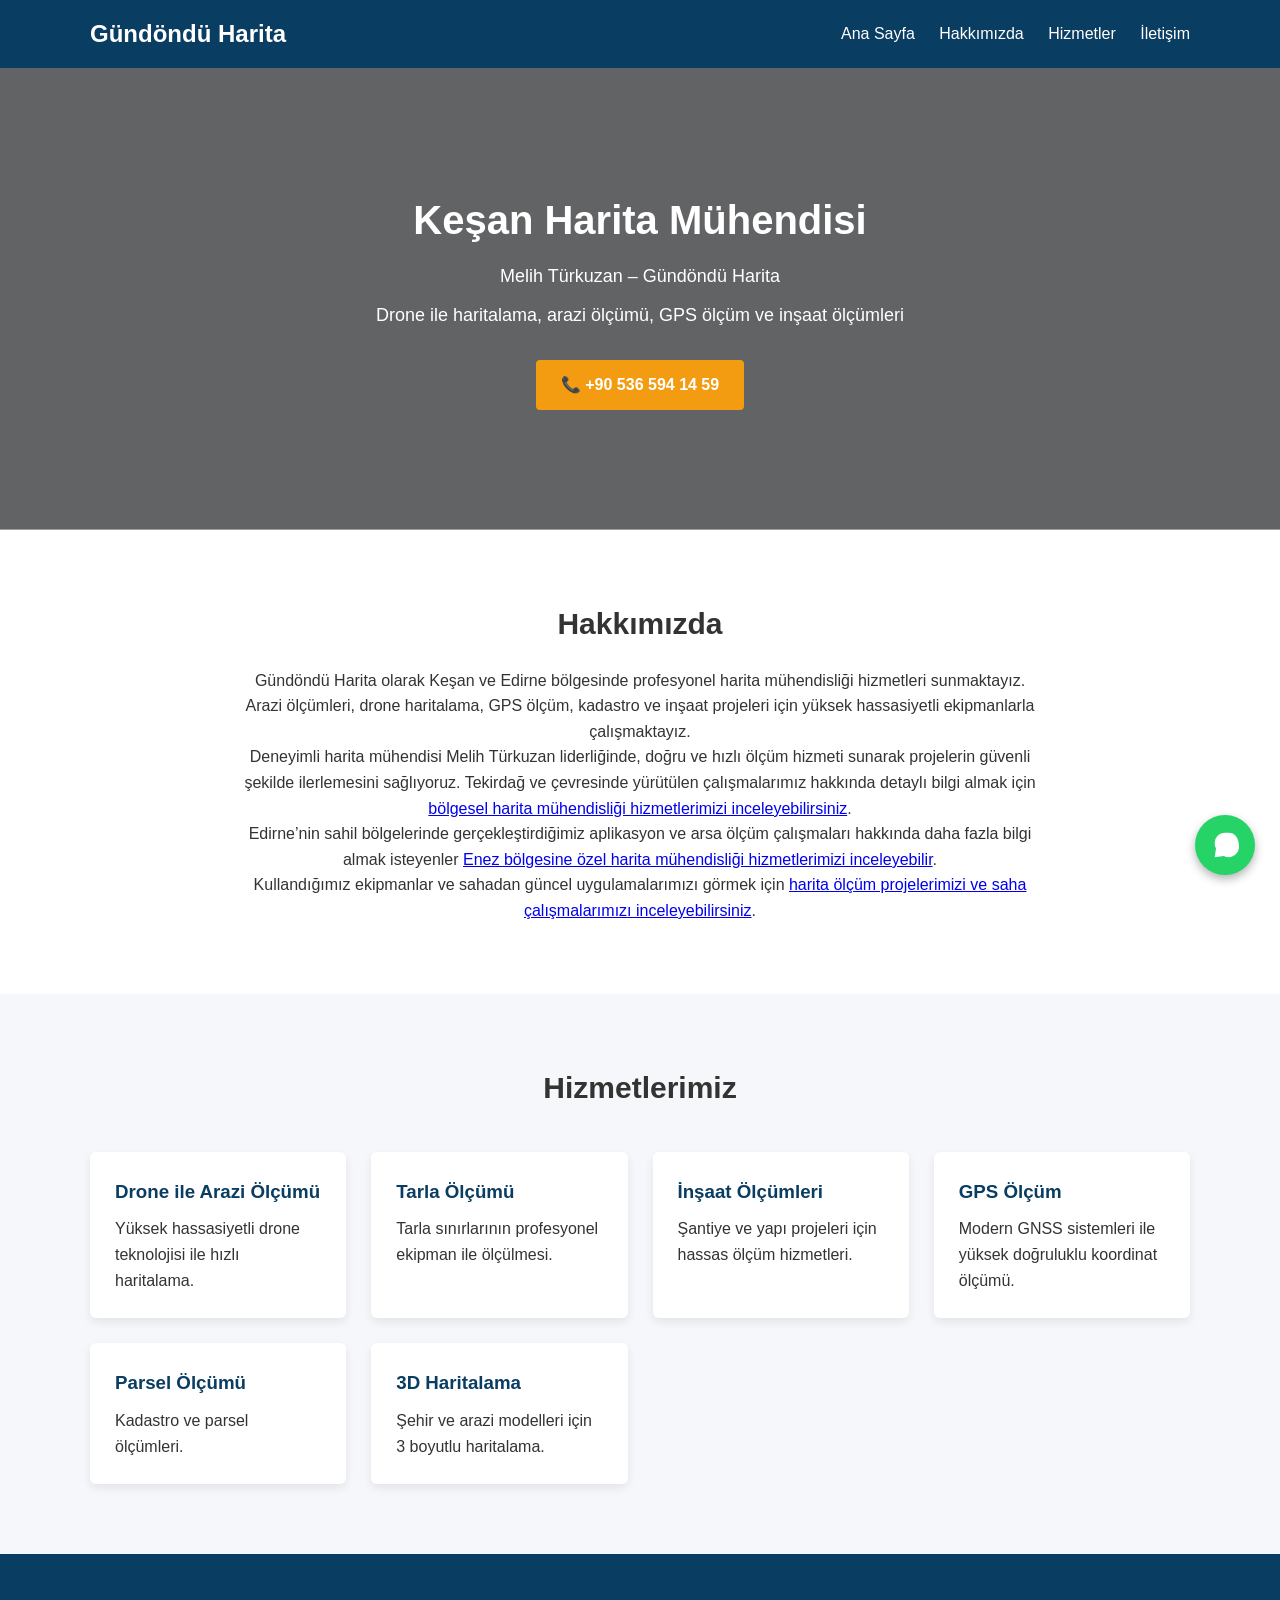
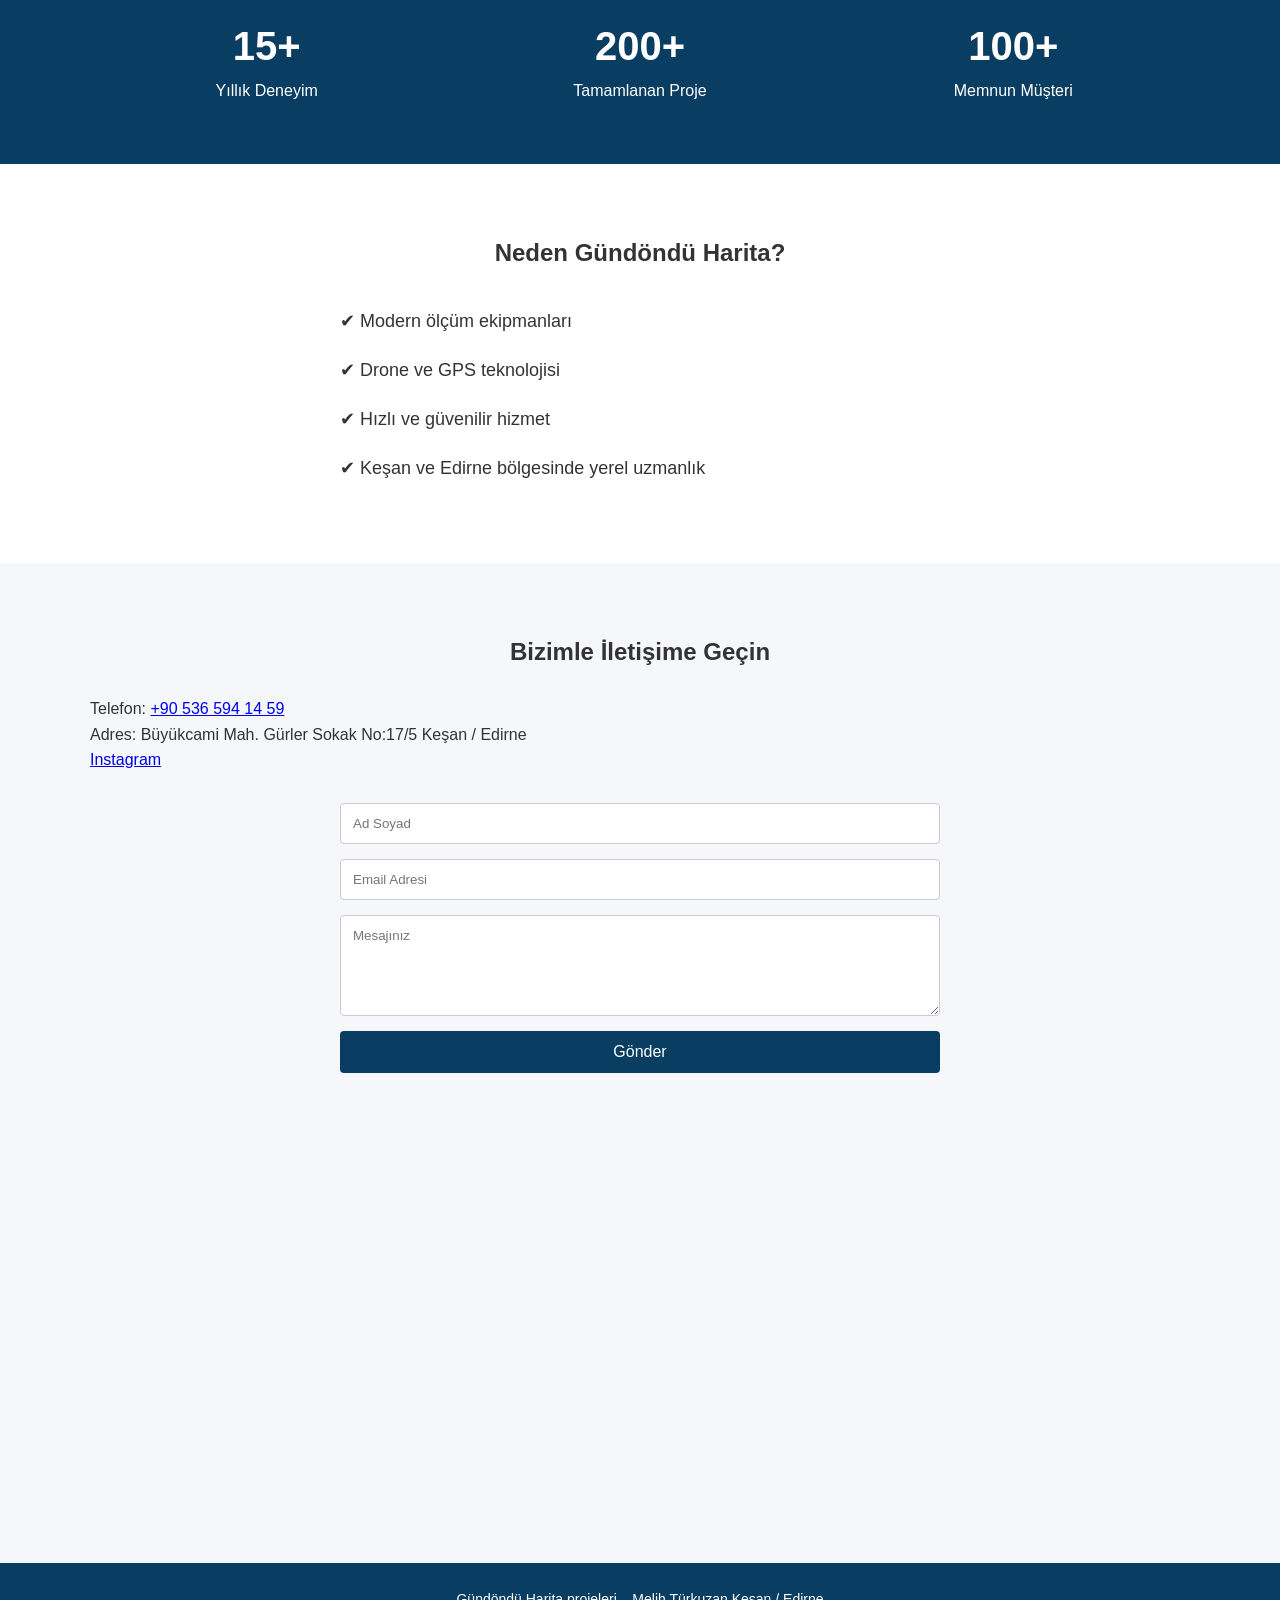
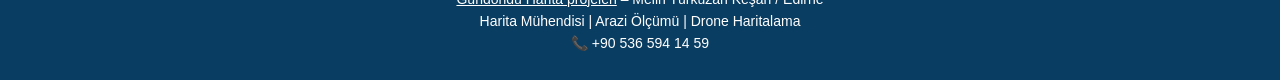
==== commit 36fcf787: "Update index.html" ====
--- a/index.html
+++ b/index.html
@@ -96,8 +96,20 @@
 <p>
 
 Deneyimli harita mühendisi Melih Türkuzan liderliğinde, doğru ve hızlı
-ölçüm hizmeti sunarak projelerin güvenli şekilde ilerlemesini sağlıyoruz.
-
+ölçüm hizmeti sunarak projelerin güvenli şekilde ilerlemesini sağlıyoruz. 
+Tekirdağ ve çevresinde yürütülen çalışmalarımız hakkında detaylı bilgi almak için 
+<a href="https://malkaraharitamuhendisi.com" target="_blank">bölgesel harita mühendisliği hizmetlerimizi inceleyebilirsiniz</a>.
+
+</p>
+
+<p>
+Edirne’nin sahil bölgelerinde gerçekleştirdiğimiz aplikasyon ve arsa ölçüm çalışmaları hakkında daha fazla bilgi almak isteyenler 
+<a href="https://enezharitamuhendisi.com" target="_blank">Enez bölgesine özel harita mühendisliği hizmetlerimizi inceleyebilir</a>.
+</p>
+
+<p>
+Kullandığımız ekipmanlar ve sahadan güncel uygulamalarımızı görmek için 
+<a href="https://gundonduharita.net" target="_blank">harita ölçüm projelerimizi ve saha çalışmalarımızı inceleyebilirsiniz</a>.
 </p>
 
 </div>
@@ -219,6 +231,7 @@
 Adres: Büyükcami Mah. Gürler Sokak No:17/5  
 Keşan / Edirne
 </p>
+
 <p><a href="https://www.instagram.com/p/DFcJluuqWqR/" target="_blank" rel="noopener noreferrer">Instagram</a></p>
 
 <form action="https://formsubmit.co/e2rcsolutions@gmail.com" method="POST">
@@ -234,9 +247,7 @@
 </button>
 
 <input type="hidden" name="_subject" value="Yeni Web Sitesi Mesajı">
-
 <input type="hidden" name="_captcha" value="false">
-
 <input type="hidden" name="_next" value="https://kesanharitamuhendisi.com/tesekkurler.html">
 
 </form>
@@ -268,7 +279,7 @@
 
 <p>
 
-<a href="https://gundonduharita.net/" target="_blank" rel="noopener noreferrer" style="color:#fff;">Gündöndü Insaat</a> – Melih Türkuzan  
+<a href="https://gundonduharita.net/" target="_blank" rel="noopener noreferrer" style="color:#fff;">Gündöndü Harita projeleri</a> – Melih Türkuzan  
 Keşan / Edirne
 
 </p>
